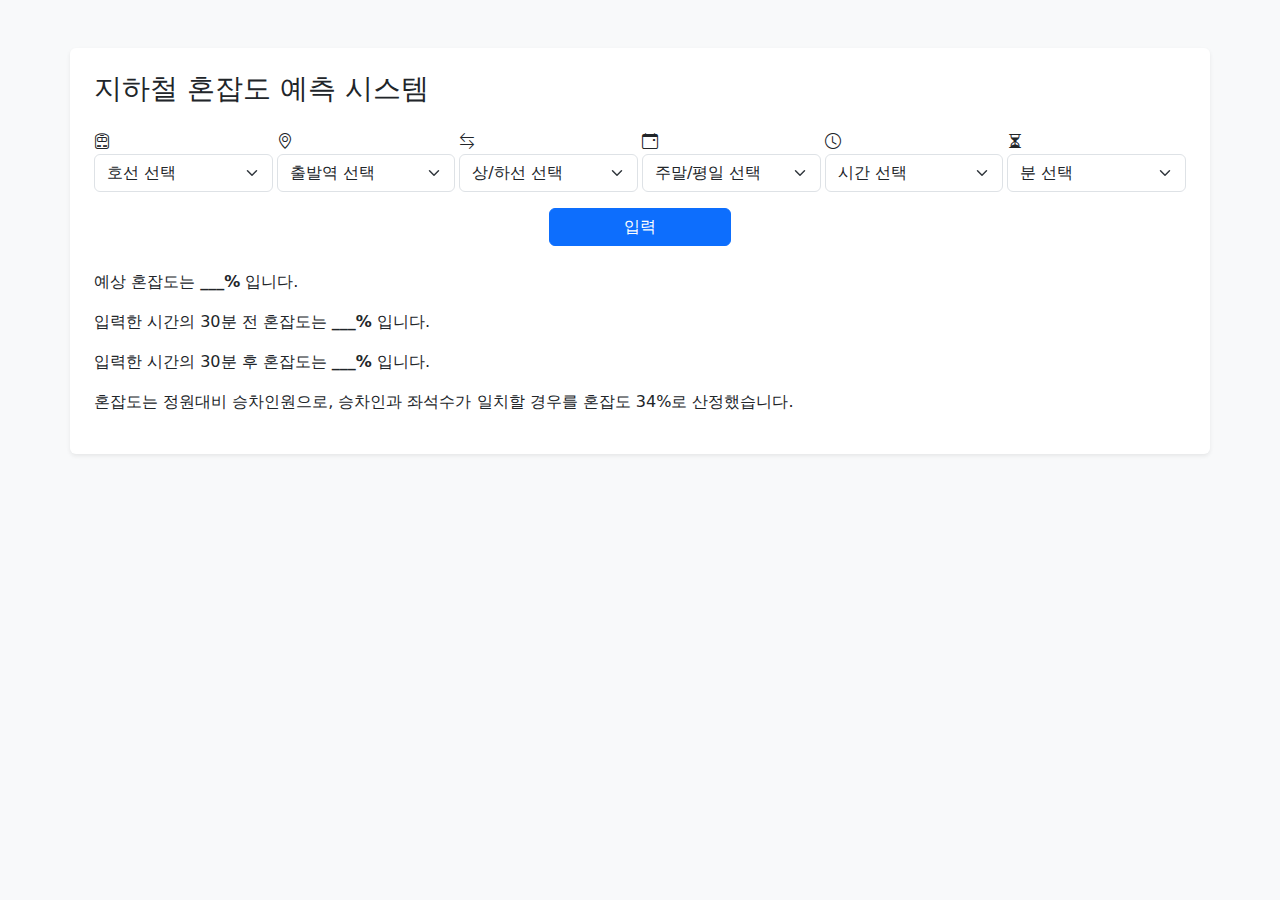
==== paprika/frontend/index.html @ ddb54b33 "Fix : html & js, css 연결" ====
<!DOCTYPE html>
<html lang="en">
<head>
    <meta charset="UTF-8">
    <meta name="viewport" content="width=device-width, initial-scale=1.0">
    <title>지하철 혼잡도 예측 시스템</title>
    <link href="https://cdn.jsdelivr.net/npm/bootstrap@5.3.0/dist/css/bootstrap.min.css" rel="stylesheet">
    <link rel="stylesheet" href="https://cdn.jsdelivr.net/npm/bootstrap-icons/font/bootstrap-icons.css">
    <link rel="stylesheet" href="/static/style.css">
</head>
<body class="p-5 bg-light">
    <div class="container bg-white p-4 rounded shadow-sm">
        <h3 class="mb-4">지하철 혼잡도 예측 시스템</h3>
        <div class="row g-1 mb-3">
            <div class="col">
                <div class="dropdown-label">
                    <i class="bi bi-train-front"></i>
                    <select id="line-select" class="form-select" onchange="updateStationOptions(); updateDirectionOptions();">
                        <option selected>호선 선택</option>
                        <option value="1">1호선</option>
                        <option value="2">2호선</option>
                        <option value="3">3호선</option>
                        <option value="4">4호선</option>
                        <option value="5">5호선</option>
                        <option value="6">6호선</option>
                        <option value="7">7호선</option>
                        <option value="8">8호선</option>
                    </select>
                </div>
            </div>
            <div class="col">
                <div class="dropdown-label">
                    <i class="bi bi-geo-alt"></i>
                    <select id="station-select" class="form-select">
                        <option selected>출발역 선택</option>
                    </select>
                </div>
            </div>
            <div class="col">
                <div class="dropdown-label">
                    <i class="bi bi-arrow-left-right"></i>
                    <select id="direction-select" class="form-select">
                        <option selected>상/하선 선택</option>
                    </select>
                </div>
            </div>
            <div class="col">
                <div class="dropdown-label">
                    <i class="bi bi-calendar-event"></i>
                    <select id="day-type-select" class="form-select">
                        <option selected>주말/평일 선택</option>
                        <option value="weekday">평일</option>
                        <option value="weekend">주말</option>
                    </select>
                </div>
            </div>
            <div class="col">
                <div class="dropdown-label">
                    <i class="bi bi-clock"></i>
                    <select id="time-select" class="form-select">
                        <option selected>시간 선택</option>
                        <option>5시</option>
                        <option>6시</option>
                        <option>7시</option>
                        <option>8시</option>
                        <option>9시</option>
                        <option>10시</option>
                        <option>11시</option>
                        <option>12시</option>
                        <option>13시</option>
                        <option>14시</option>
                        <option>15시</option>
                        <option>16시</option>
                        <option>17시</option>
                        <option>18시</option>
                        <option>19시</option>
                        <option>20시</option>
                        <option>21시</option>
                        <option>22시</option>
                        <option>23시</option>
                        <option>00시</option>
                    </select>
                </div>
            </div>
            <div class="col">
                <div class="dropdown-label">
                    <i class="bi bi-hourglass-split"></i>
                    <select id="minute-select" class="form-select">
                        <option selected>분 선택</option>
                        <option>00분</option>
                        <option>30분</option>
                    </select>
                </div>
            </div>
        </div>
        <div class="col-md-2 mx-auto">
            <button id="fetch-button" class="btn btn-primary w-100">입력</button>
        </div>
        <div class="contents-text">
            <p class="mt-4">예상 혼잡도는 <span class="fw-bold">___%</span> 입니다.</p>
            <p>입력한 시간의 30분 전 혼잡도는 <span class="fw-bold">___%</span> 입니다.</p>
            <p>입력한 시간의 30분 후 혼잡도는 <span class="fw-bold">___%</span> 입니다.</p>
            <p class="info-text mt-3">혼잡도는 정원대비 승차인원으로, 승차인과 좌석수가 일치할 경우를 혼잡도 34%로 산정했습니다.</p>
        </div>
    </div>
    <script src="/static/script.js"></script>
</body>
</html>
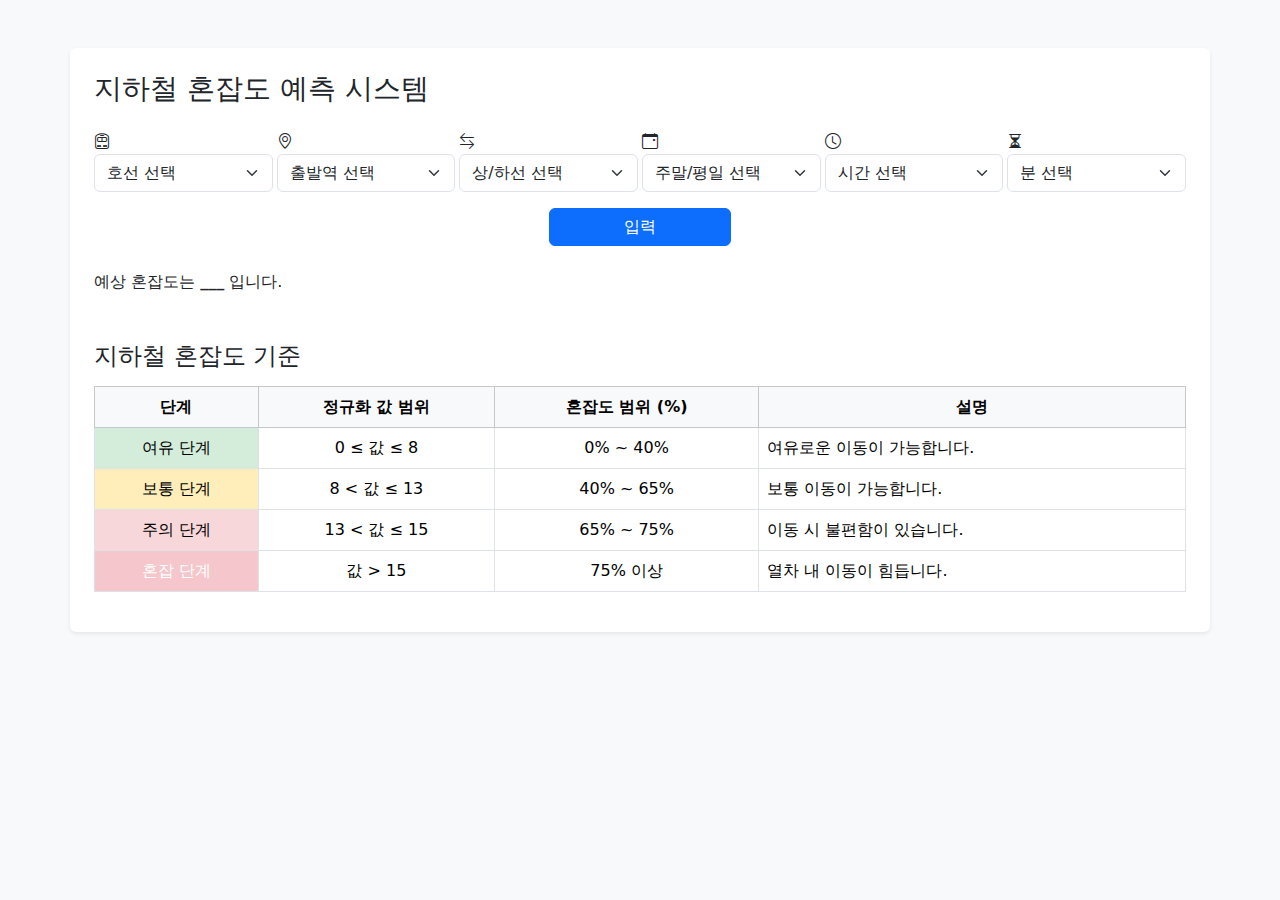
==== commit 1619149f: "Feat : 혼잡도 기능" ====
--- a/paprika/frontend/index.html
+++ b/paprika/frontend/index.html
@@ -97,12 +97,51 @@
             <button id="fetch-button" class="btn btn-primary w-100">입력</button>
         </div>
         <div class="contents-text">
-            <p class="mt-4">예상 혼잡도는 <span class="fw-bold">___%</span> 입니다.</p>
-            <p>입력한 시간의 30분 전 혼잡도는 <span class="fw-bold">___%</span> 입니다.</p>
-            <p>입력한 시간의 30분 후 혼잡도는 <span class="fw-bold">___%</span> 입니다.</p>
-            <p class="info-text mt-3">혼잡도는 정원대비 승차인원으로, 승차인과 좌석수가 일치할 경우를 혼잡도 34%로 산정했습니다.</p>
+            <p class="mt-4">예상 혼잡도는 <span class="fw-bold">___</span> 입니다.</p>
         </div>
-    </div>
-    <script src="/static/script.js"></script>
-</body>
-</html>
+         <!-- 혼잡도 기준 섹션 -->
+        <div class="mt-5">
+            <h4 class="mb-3">지하철 혼잡도 기준</h4>
+            <div class="table-responsive">
+                <table class="table table-bordered">
+                    <thead class="table-light">
+                        <tr>
+                            <th scope="col" class="text-center">단계</th>
+                            <th scope="col" class="text-center">정규화 값 범위</th>
+                            <th scope="col" class="text-center">혼잡도 범위 (%)</th>
+                            <th scope="col" class="text-center">설명</th>
+                        </tr>
+                    </thead>
+                    <tbody>
+                        <tr>
+                            <td class="text-center" style="background-color: #d4edda;">여유 단계</td>
+                            <td class="text-center">0 ≤ 값 ≤ 8</td>
+                            <td class="text-center">0% ~ 40%</td>
+                            <td>여유로운 이동이 가능합니다.</td>
+                        </tr>
+                        <tr>
+                            <td class="text-center" style="background-color: #ffeeba;">보통 단계</td>
+                            <td class="text-center">8 < 값 ≤ 13</td>
+                            <td class="text-center">40% ~ 65%</td>
+                            <td>보통 이동이 가능합니다.</td>
+                        </tr>
+                        <tr>
+                            <td class="text-center" style="background-color: #f8d7da;">주의 단계</td>
+                            <td class="text-center">13 < 값 ≤ 15</td>
+                            <td class="text-center">65% ~ 75%</td>
+                            <td>이동 시 불편함이 있습니다.</td>
+                        </tr>
+                        <tr>
+                            <td class="text-center" style="background-color: #f5c6cb; color: white;">혼잡 단계</td>
+                            <td class="text-center">값 > 15</td>
+                            <td class="text-center">75% 이상</td>
+                            <td>열차 내 이동이 힘듭니다.</td>
+                        </tr>
+                    </tbody>
+                </table>
+            </div>
+        </div>
+        <script src="/static/script.js"></script>
+
+    </body>
+</html>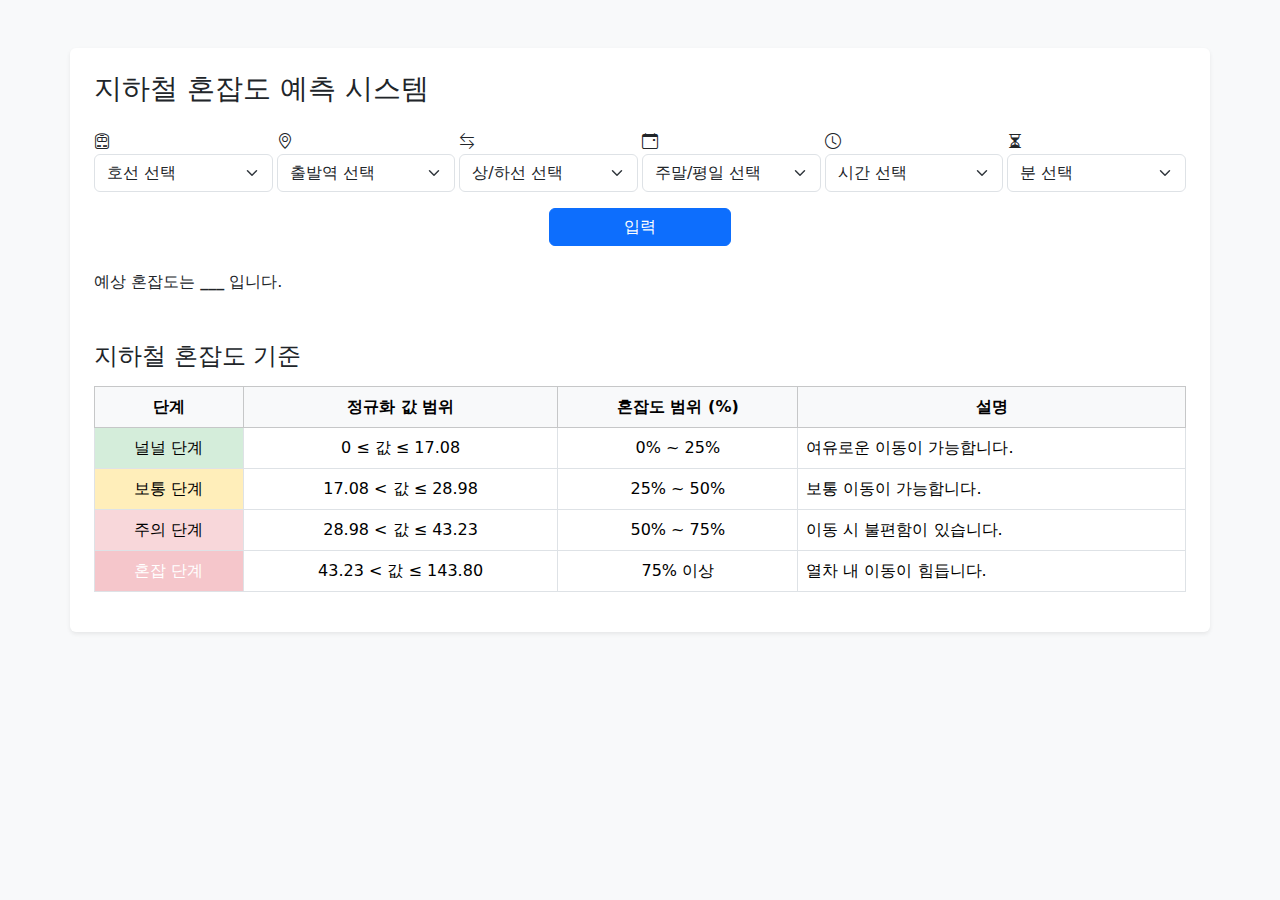
==== commit 1d15fe2d: "Fix : 데이터 수정" ====
--- a/paprika/frontend/index.html
+++ b/paprika/frontend/index.html
@@ -114,26 +114,26 @@
                     </thead>
                     <tbody>
                         <tr>
-                            <td class="text-center" style="background-color: #d4edda;">여유 단계</td>
-                            <td class="text-center">0 ≤ 값 ≤ 8</td>
-                            <td class="text-center">0% ~ 40%</td>
+                            <td class="text-center" style="background-color: #d4edda;">널널 단계</td>
+                            <td class="text-center">0 ≤ 값 ≤ 17.08</td>
+                            <td class="text-center">0% ~ 25%</td>
                             <td>여유로운 이동이 가능합니다.</td>
                         </tr>
                         <tr>
                             <td class="text-center" style="background-color: #ffeeba;">보통 단계</td>
-                            <td class="text-center">8 < 값 ≤ 13</td>
-                            <td class="text-center">40% ~ 65%</td>
+                            <td class="text-center">17.08 < 값 ≤ 28.98</td>
+                            <td class="text-center">25% ~ 50%</td>
                             <td>보통 이동이 가능합니다.</td>
                         </tr>
                         <tr>
                             <td class="text-center" style="background-color: #f8d7da;">주의 단계</td>
-                            <td class="text-center">13 < 값 ≤ 15</td>
-                            <td class="text-center">65% ~ 75%</td>
+                            <td class="text-center">28.98 < 값 ≤ 43.23</td>
+                            <td class="text-center">50% ~ 75%</td>
                             <td>이동 시 불편함이 있습니다.</td>
                         </tr>
                         <tr>
                             <td class="text-center" style="background-color: #f5c6cb; color: white;">혼잡 단계</td>
-                            <td class="text-center">값 > 15</td>
+                            <td class="text-center">43.23 < 값 ≤ 143.80</td>
                             <td class="text-center">75% 이상</td>
                             <td>열차 내 이동이 힘듭니다.</td>
                         </tr>
@@ -141,6 +141,8 @@
                 </table>
             </div>
         </div>
+
+        
         <script src="/static/script.js"></script>
 
     </body>
